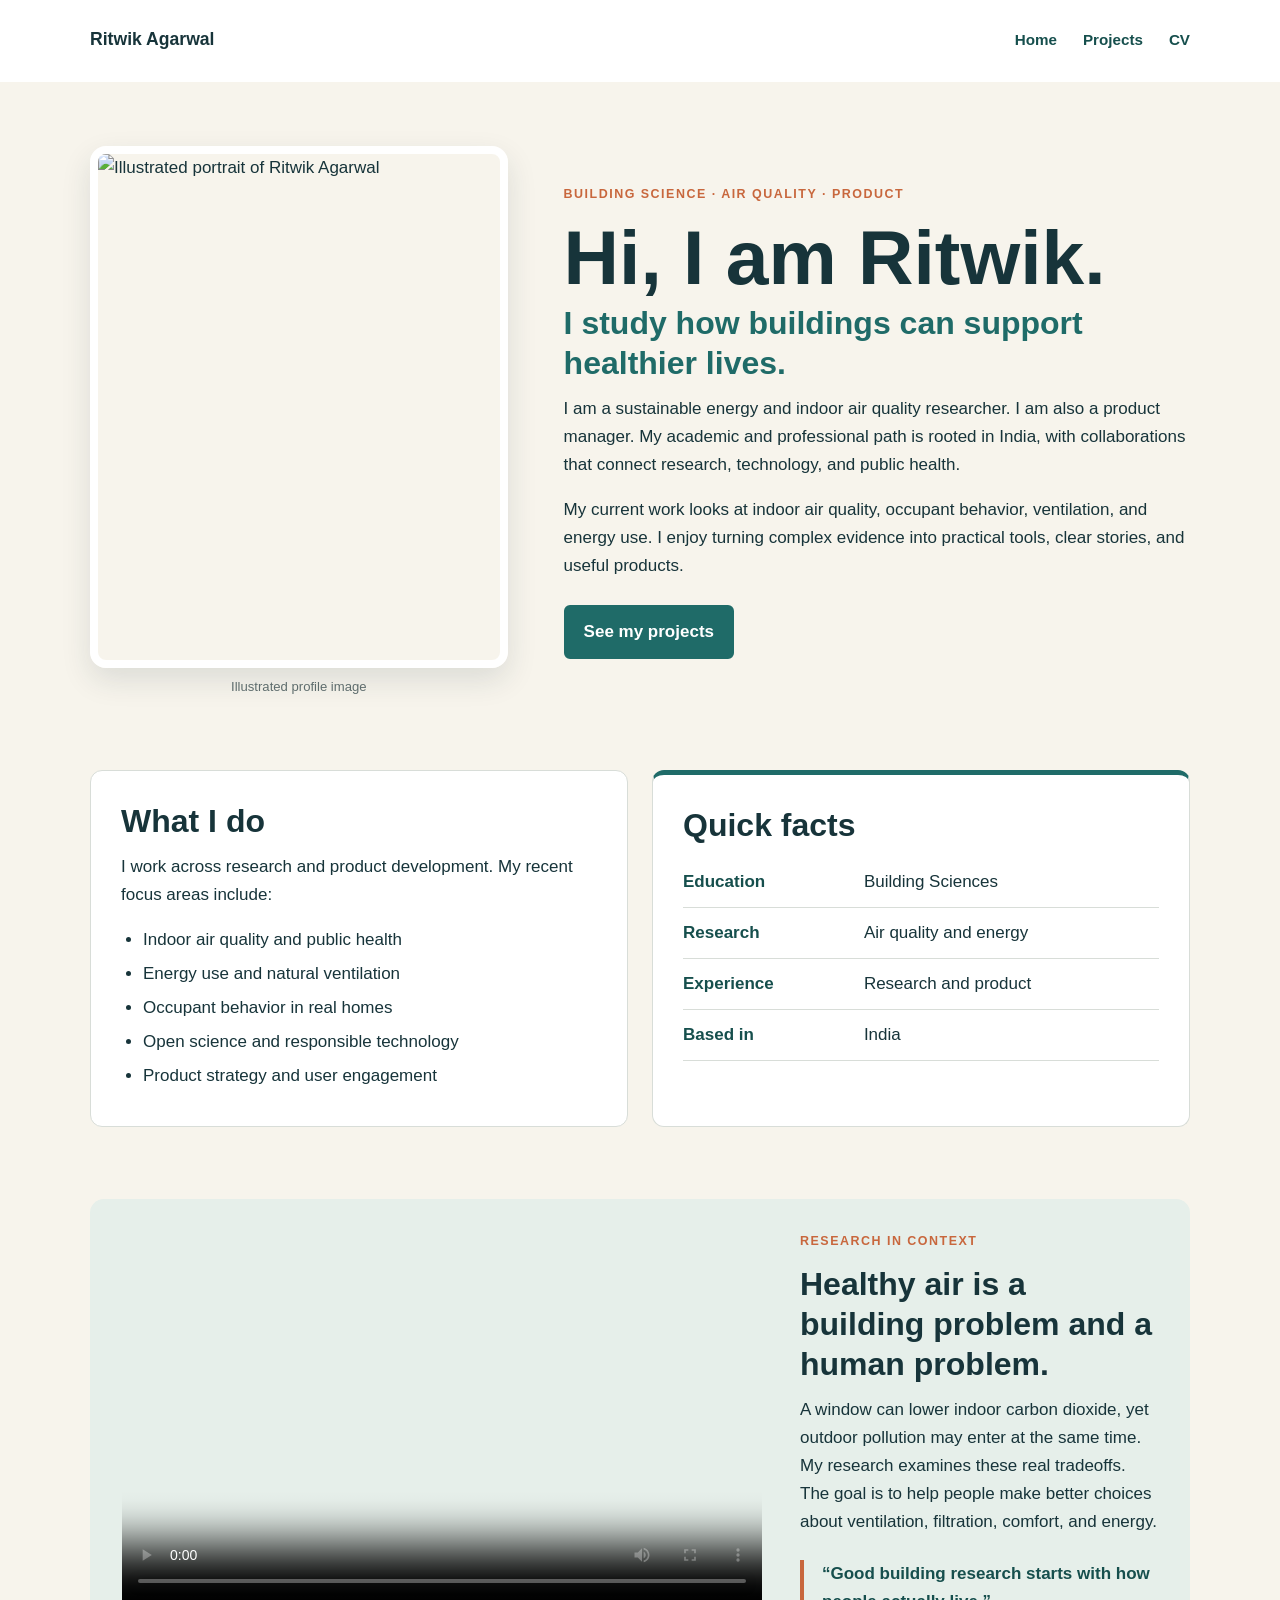
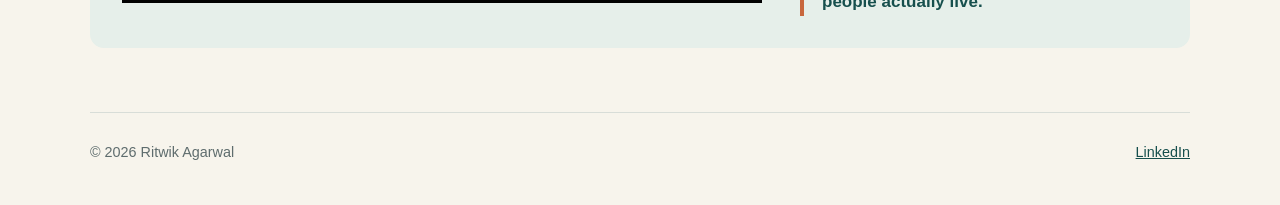
==== index.html @ b11b6ccc "Add files via upload" ====
<!DOCTYPE html>
<html lang="en">
<head>
    <meta charset="UTF-8">
    <meta name="viewport" content="width=device-width, initial-scale=1.0">
    <meta name="description" content="Personal website for Ritwik Agarwal, a building science researcher and product manager.">
    <title>Ritwik Agarwal | Home</title>
    <link rel="stylesheet" href="myStyles.css">
</head>
<body>
    <!-- The shared menu is stored in a separate HTML file. -->
    <iframe class="menu-frame" src="menu.html" title="Main menu"></iframe>

    <main class="page-shell">
        <section class="intro" id="about">
            <figure class="portrait-wrap">
                <img class="portrait" src="image/ritwik.jpg" alt="Illustrated portrait of Ritwik Agarwal">
                <figcaption>Illustrated profile image</figcaption>
            </figure>

            <div class="intro-copy">
                <p class="eyebrow">Building science · Air quality · Product</p>
                <h1>Hi, I am Ritwik.</h1>
                <h2>I study how buildings can support healthier lives.</h2>
                <p>
                    I am a sustainable energy and indoor air quality researcher. I am also a product manager.
                    My academic and professional path is rooted in India, with collaborations that connect
                    research, technology, and public health.
                </p>
                <p>
                    My current work looks at indoor air quality, occupant behavior, ventilation, and energy use.
                    I enjoy turning complex evidence into practical tools, clear stories, and useful products.
                </p>
                <a class="button" href="projects.html">See my projects</a>
            </div>
        </section>

        <section class="content-grid" aria-label="Background and interests">
            <article class="card">
                <h2>What I do</h2>
                <p>I work across research and product development. My recent focus areas include:</p>
                <ul class="interest-list">
                    <li>Indoor air quality and public health</li>
                    <li>Energy use and natural ventilation</li>
                    <li>Occupant behavior in real homes</li>
                    <li>Open science and responsible technology</li>
                    <li>Product strategy and user engagement</li>
                </ul>
            </article>

            <aside class="card" id="quickFacts">
                <h2>Quick facts</h2>
                <table class="fact-table">
                    <tbody>
                        <tr>
                            <th scope="row">Education</th>
                            <td>Building Sciences</td>
                        </tr>
                        <tr>
                            <th scope="row">Research</th>
                            <td>Air quality and energy</td>
                        </tr>
                        <tr>
                            <th scope="row">Experience</th>
                            <td>Research and product</td>
                        </tr>
                        <tr>
                            <th scope="row">Based in</th>
                            <td>India</td>
                        </tr>
                    </tbody>
                </table>
            </aside>
        </section>

        <section class="media-card">
             <! -- img src="image/indoor-air-quality.jpg" alt="Illustration of airflow, an open window, and an indoor air quality sensor" -->
             <video width="640" height="360" controls poster="image/thumbnail.jpg">
                <source src="image/background.mp4" type="video/mp4">
                Your browser does not support the video tag.
                </video>

            <div>
                <p class="eyebrow">Research in context</p>
                <h2>Healthy air is a building problem and a human problem.</h2>
                <p>
                     A window can lower indoor carbon dioxide, yet outdoor pollution may enter at the same time.
                    My research examines these real tradeoffs. The goal is to help people make better choices
                    about ventilation, filtration, comfort, and energy.
                </p>
                <blockquote>
                    “Good building research starts with how people actually live.”
                </blockquote>
            </div>
        </section>
    </main>

    <footer>
        <p>© 2026 Ritwik Agarwal</p>
        <p><a href="https://www.linkedin.com/in/ritwik-agarwal97" target="_blank" rel="noopener">LinkedIn</a></p>
    </footer>
</body>
</html>
---- myStyles.css ----
:root {
    --ink: #17343a;
    --muted: #5e6c6d;
    --paper: #f7f4ec;
    --white: #ffffff;
    --teal: #1f6b68;
    --teal-dark: #164f4d;
    --orange: #c8673d;
    --line: #d8ddd8;
    --soft-green: #e6efea;
}

* {
    box-sizing: border-box;
}

html {
    scroll-behavior: smooth;
}

body {
    margin: 0;
    background: var(--paper);
    color: var(--ink);
    font-family: Arial, Helvetica, sans-serif;
    font-size: 17px;
    line-height: 1.65;
}

h1,
h2,
h3,
p {
    margin-top: 0;
}

h1 {
    margin-bottom: 0.35rem;
    font-size: clamp(2.4rem, 7vw, 4.8rem);
    line-height: 1.05;
}

h2 {
    margin-bottom: 0.75rem;
    font-size: clamp(1.35rem, 3vw, 2rem);
    line-height: 1.25;
}

a {
    color: var(--teal-dark);
}

a:hover,
a:focus {
    color: var(--orange);
}

img {
    display: block;
    max-width: 100%;
}

.menu-frame {
    display: block;
    width: 100%;
    height: 82px;
    border: 0;
    background: var(--white);
}

.menu-page {
    min-width: 320px;
    background: var(--white);
}

.site-menu {
    display: flex;
    align-items: center;
    justify-content: space-between;
    width: min(1100px, calc(100% - 40px));
    height: 80px;
    margin: 0 auto;
}

.site-name,
.menu-links a {
    text-decoration: none;
}

.site-name {
    color: var(--ink);
    font-size: 1.1rem;
    font-weight: 700;
}

.menu-links {
    display: flex;
    gap: 26px;
}

.menu-links a {
    font-size: 0.95rem;
    font-weight: 700;
}

.page-shell {
    width: min(1100px, calc(100% - 40px));
    margin: 0 auto;
    padding: 64px 0;
}

.intro {
    display: grid;
    grid-template-columns: minmax(240px, 0.8fr) minmax(0, 1.2fr);
    gap: 56px;
    align-items: center;
}

.portrait-wrap {
    margin: 0;
}

.portrait {
    width: 100%;
    aspect-ratio: 4 / 5;
    border: 8px solid var(--white);
    border-radius: 16px;
    object-fit: cover;
    box-shadow: 0 12px 30px rgba(23, 52, 58, 0.12);
}

figcaption {
    margin-top: 8px;
    color: var(--muted);
    font-size: 0.82rem;
    text-align: center;
}

.intro-copy h2 {
    max-width: 650px;
    color: var(--teal);
}

.intro-copy p:not(.eyebrow) {
    max-width: 700px;
}

.eyebrow {
    margin-bottom: 12px;
    color: var(--orange);
    font-size: 0.78rem;
    font-weight: 700;
    letter-spacing: 0.12em;
    text-transform: uppercase;
}

.button {
    display: inline-block;
    margin-top: 8px;
    padding: 11px 18px;
    border: 2px solid var(--teal);
    border-radius: 6px;
    background: var(--teal);
    color: var(--white);
    font-weight: 700;
    text-decoration: none;
}

.button:hover,
.button:focus {
    background: var(--white);
    color: var(--teal);
}

.content-grid {
    display: grid;
    grid-template-columns: 1fr 1fr;
    gap: 24px;
    margin-top: 72px;
}

.card {
    padding: 30px;
    border: 1px solid var(--line);
    border-radius: 12px;
    background: var(--white);
}

#quickFacts {
    border-top: 5px solid var(--teal);
}

.interest-list {
    margin-bottom: 0;
    padding-left: 22px;
}

.interest-list li {
    margin-bottom: 6px;
}

.fact-table {
    width: 100%;
    border-collapse: collapse;
}

.fact-table th,
.fact-table td {
    padding: 11px 0;
    border-bottom: 1px solid var(--line);
    text-align: left;
    vertical-align: top;
}

.fact-table th {
    width: 38%;
    color: var(--teal-dark);
}

.media-card {
    display: grid;
    grid-template-columns: 1.2fr 1fr;
    gap: 38px;
    align-items: center;
    margin-top: 72px;
    padding: 32px;
    border-radius: 14px;
    background: var(--soft-green);
}

.media-card img {
    width: 100%;
    min-height: 330px;
    border-radius: 10px;
    object-fit: cover;
}

blockquote {
    margin: 24px 0 0;
    padding-left: 18px;
    border-left: 4px solid var(--orange);
    color: var(--teal-dark);
    font-weight: 700;
}

.page-heading {
    max-width: 760px;
    margin-bottom: 50px;
}

.page-heading h1 {
    font-size: clamp(2.4rem, 6vw, 4rem);
}

.featured-project {
    display: grid;
    grid-template-columns: 1.2fr 1fr;
    gap: 36px;
    align-items: center;
    margin-bottom: 26px;
}

.projectImage {
    width: 100%;
    min-height: 340px;
    border: 5px solid var(--white);
    border-radius: 10px;
    object-fit: cover;
}

.project-list {
    display: grid;
    grid-template-columns: repeat(2, minmax(0, 1fr));
    gap: 24px;
}

.project {
    padding: 30px;
    border: 1px solid var(--line);
    border-radius: 12px;
    background: var(--white);
}

.project-number {
    display: inline-block;
    margin-bottom: 14px;
    color: var(--orange);
    font-size: 0.85rem;
    font-weight: 700;
}

.text-link {
    font-weight: 700;
}

.cv-heading {
    display: flex;
    align-items: end;
    justify-content: space-between;
    max-width: none;
    gap: 30px;
}

.cv-heading .button {
    flex: 0 0 auto;
    margin-bottom: 8px;
}

.cv-panel {
    overflow: hidden;
    height: 900px;
    border: 1px solid var(--line);
    border-radius: 12px;
    background: var(--white);
}

#cvViewer {
    box-shadow: 0 10px 28px rgba(23, 52, 58, 0.1);
}

.cv-panel object {
    width: 100%;
    height: 100%;
    border: 0;
}

.cv-panel object p {
    padding: 30px;
}

footer {
    display: flex;
    justify-content: space-between;
    width: min(1100px, calc(100% - 40px));
    margin: 0 auto;
    padding: 28px 0 40px;
    border-top: 1px solid var(--line);
    color: var(--muted);
    font-size: 0.9rem;
}

footer p {
    margin: 0;
}

@media (max-width: 760px) {
    body {
        font-size: 16px;
    }

    .menu-frame {
        height: 118px;
    }

    .site-menu {
        flex-direction: column;
        justify-content: center;
        height: 116px;
        gap: 12px;
    }

    .menu-links {
        gap: 18px;
    }

    .page-shell {
        padding: 40px 0;
    }

    .intro,
    .content-grid,
    .media-card,
    .featured-project,
    .project-list {
        grid-template-columns: 1fr;
    }

    .intro {
        gap: 32px;
    }

    .portrait-wrap {
        max-width: 420px;
        margin: 0 auto;
    }

    .content-grid,
    .media-card {
        margin-top: 44px;
    }

    .media-card,
    .project,
    .card {
        padding: 22px;
    }

    .cv-heading {
        display: block;
    }

    .cv-panel {
        height: 680px;
    }

    footer {
        display: block;
    }

    footer p + p {
        margin-top: 6px;
    }
}
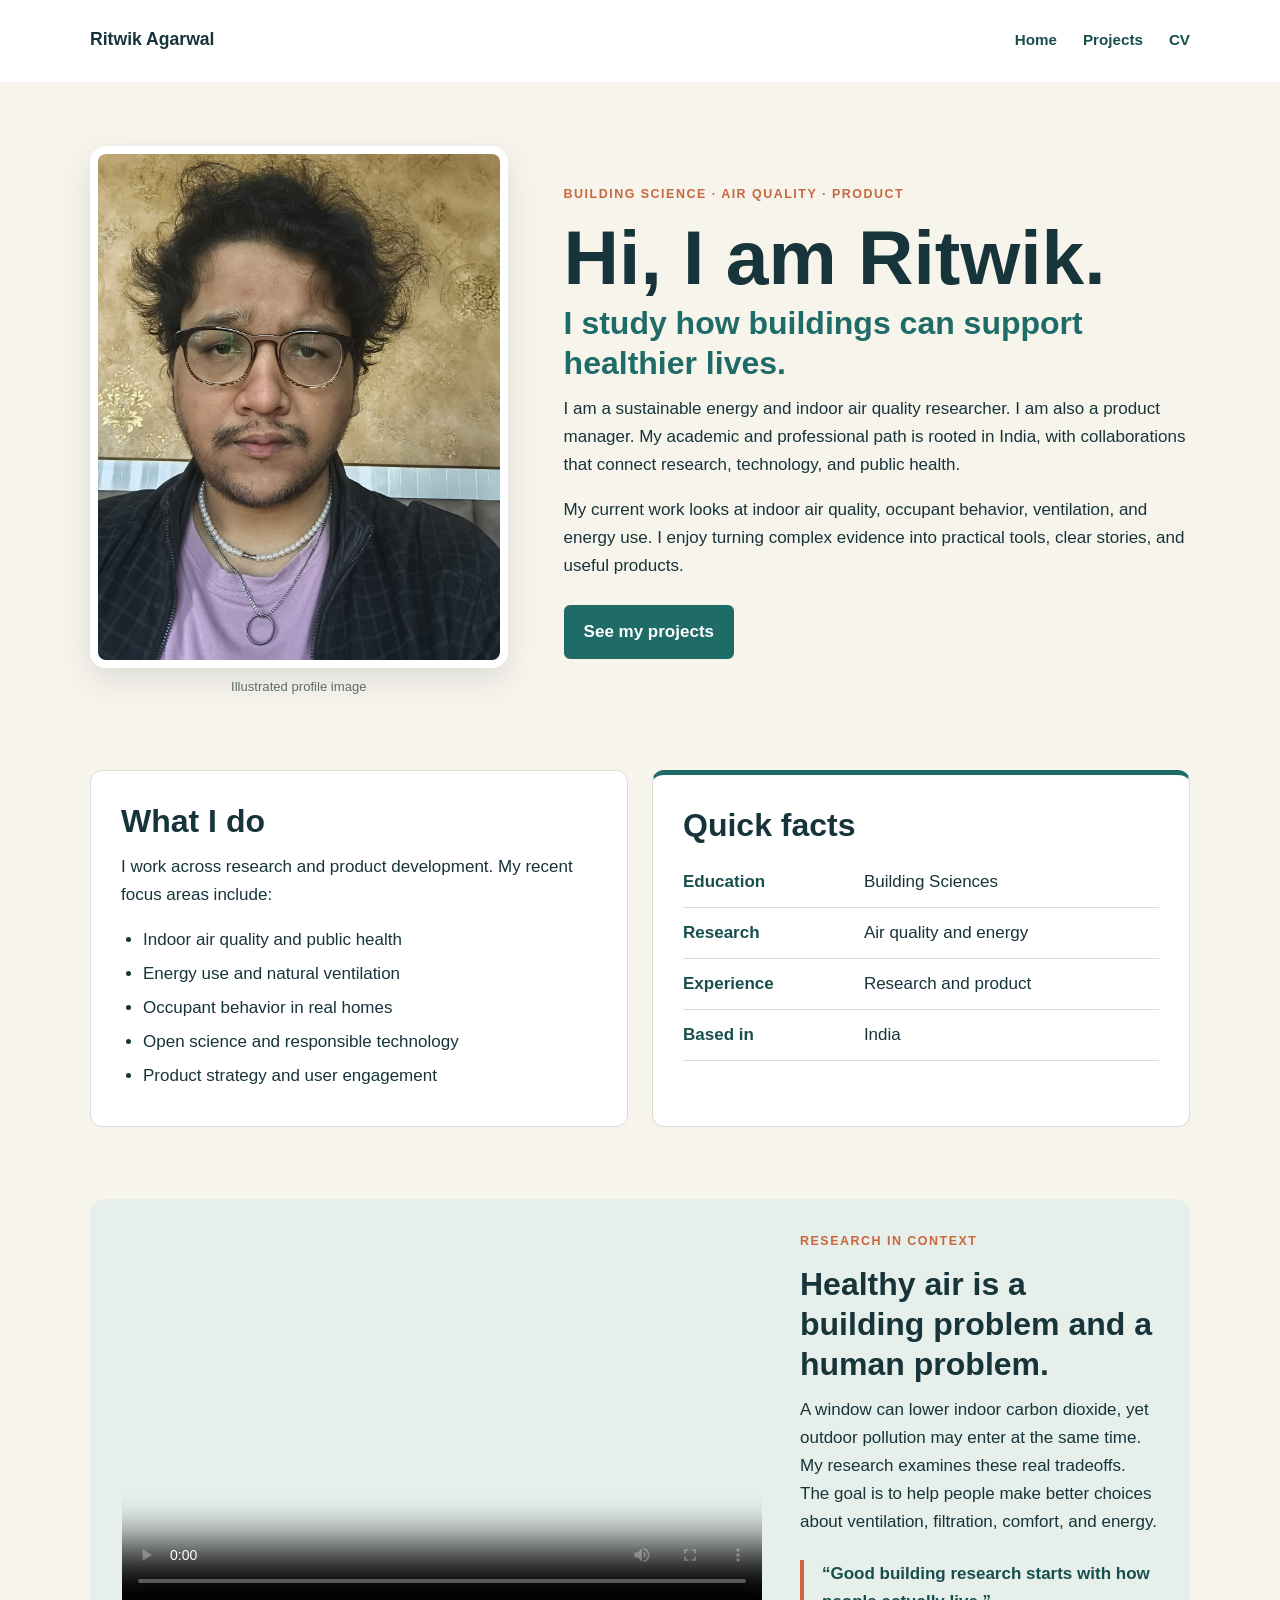
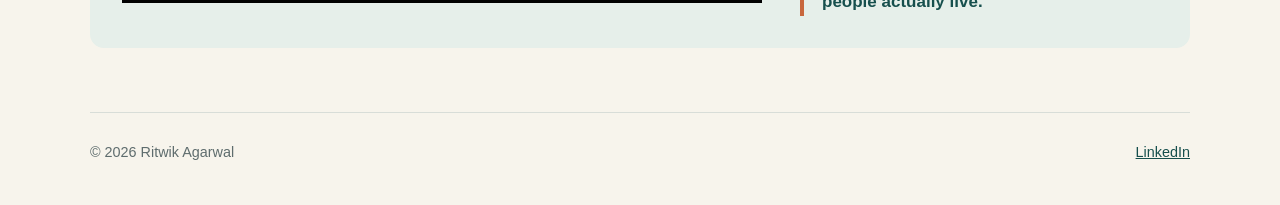
==== commit d048eba4: "Update image source for Ritwik's portrait" ====
--- a/index.html
+++ b/index.html
@@ -14,7 +14,7 @@
     <main class="page-shell">
         <section class="intro" id="about">
             <figure class="portrait-wrap">
-                <img class="portrait" src="image/ritwik.jpg" alt="Illustrated portrait of Ritwik Agarwal">
+                <img class="portrait" src="ritwik.jpg" alt="Illustrated portrait of Ritwik Agarwal">
                 <figcaption>Illustrated profile image</figcaption>
             </figure>
 
@@ -74,9 +74,9 @@
         </section>
 
         <section class="media-card">
-             <! -- img src="image/indoor-air-quality.jpg" alt="Illustration of airflow, an open window, and an indoor air quality sensor" -->
+             <!-- img src="image/indoor-air-quality.jpg" alt="Illustration of airflow, an open window, and an indoor air quality sensor" -->
              <video width="640" height="360" controls poster="image/thumbnail.jpg">
-                <source src="image/background.mp4" type="video/mp4">
+                <source src="background.mp4" type="video/mp4">
                 Your browser does not support the video tag.
                 </video>
 
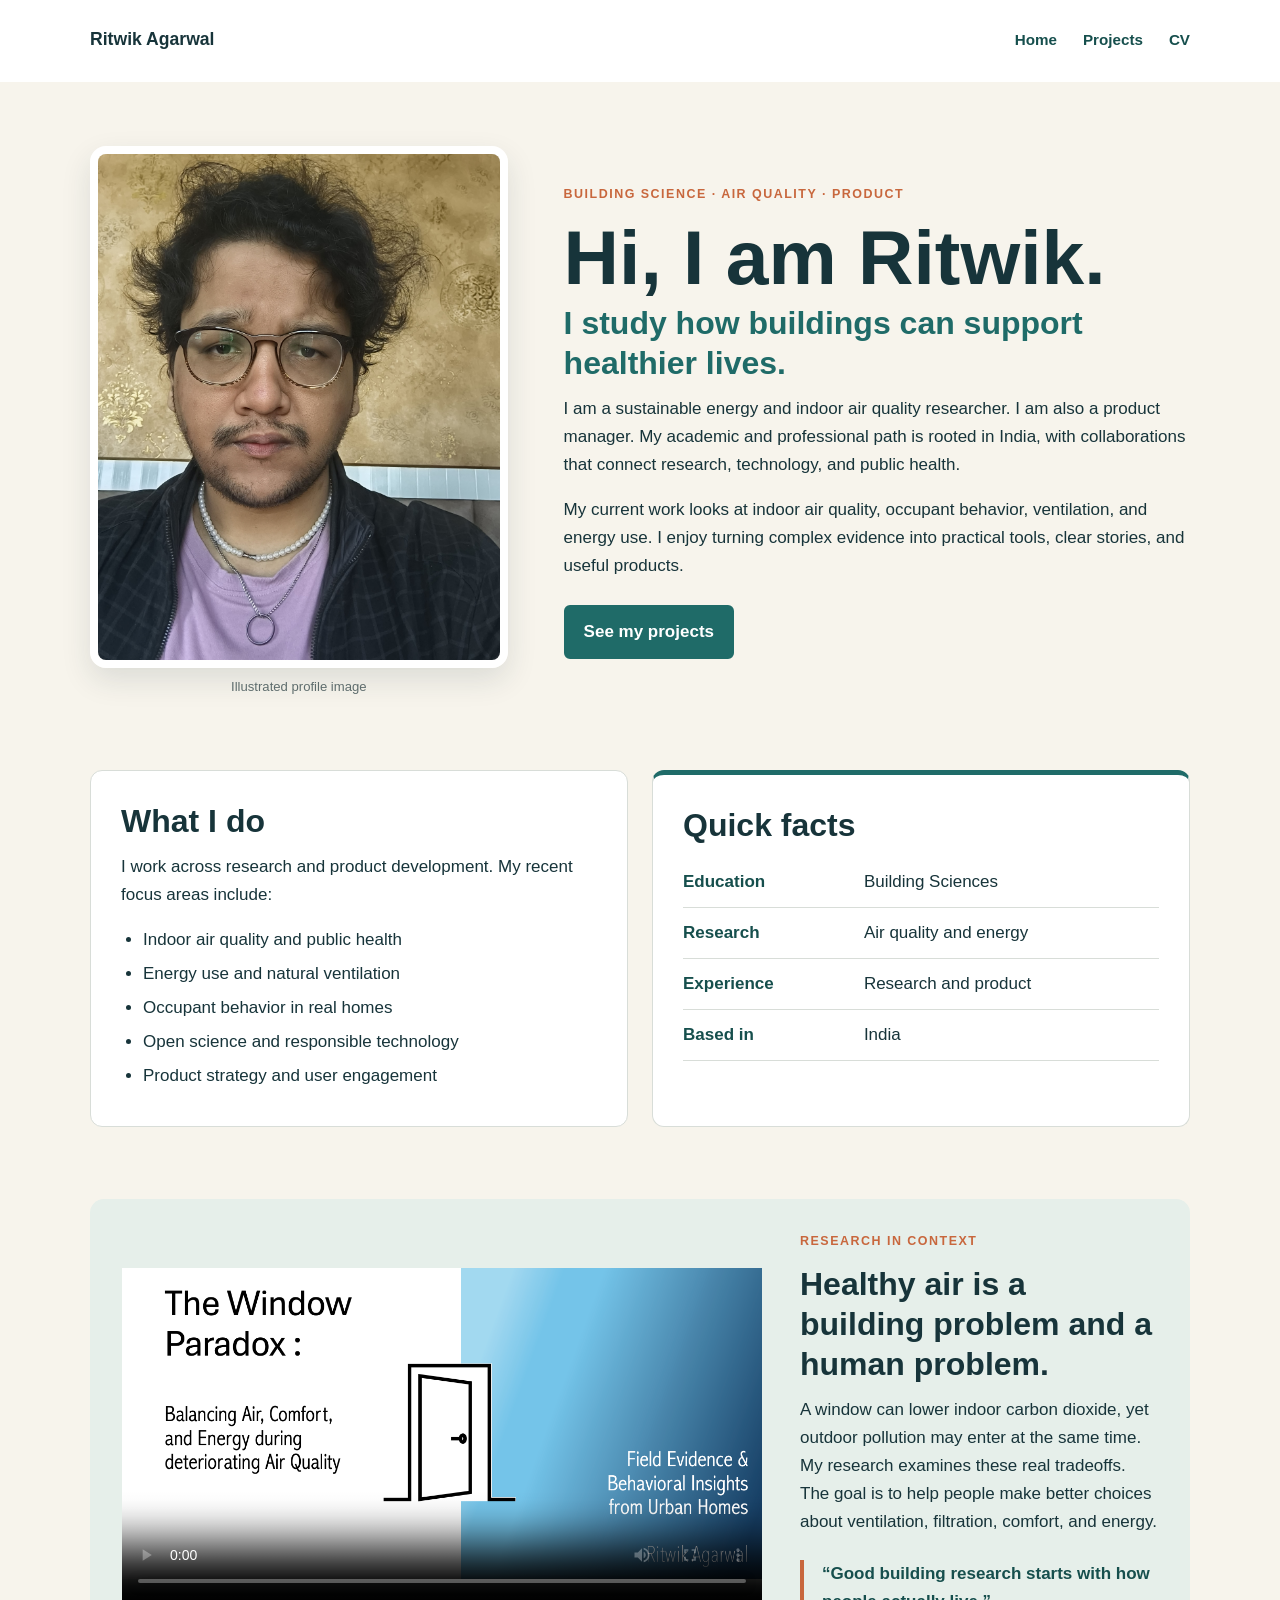
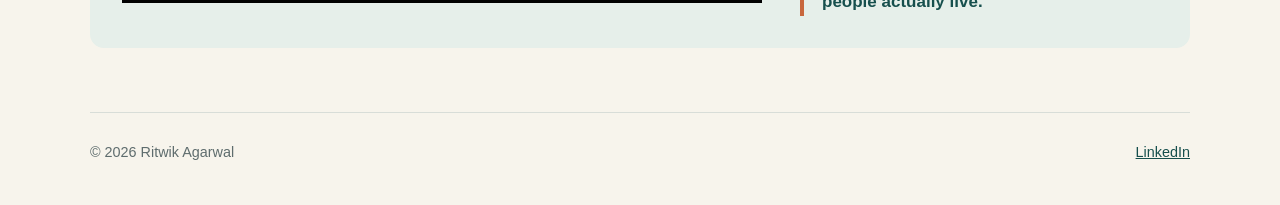
==== commit a40dc0ed: "Change video poster image path to 'thumbnail.jpg' Updated the video poster image path in index.html." ====
--- a/index.html
+++ b/index.html
@@ -75,7 +75,7 @@
 
         <section class="media-card">
              <!-- img src="image/indoor-air-quality.jpg" alt="Illustration of airflow, an open window, and an indoor air quality sensor" -->
-             <video width="640" height="360" controls poster="image/thumbnail.jpg">
+             <video width="640" height="360" controls poster="thumbnail.jpg">
                 <source src="background.mp4" type="video/mp4">
                 Your browser does not support the video tag.
                 </video>
